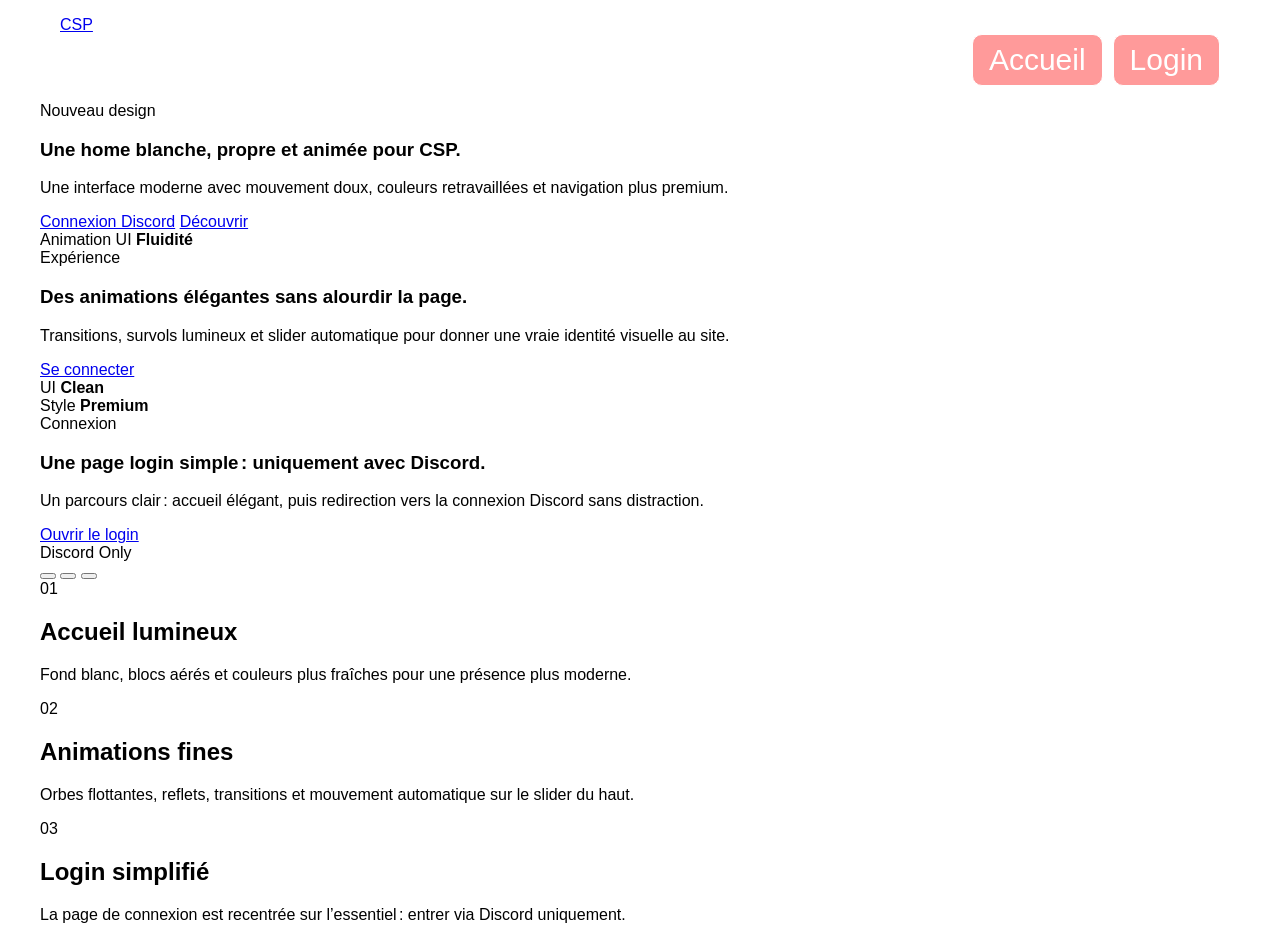
==== index.html @ 8d866c7a "Initial website import" ====
<!DOCTYPE html>
<html lang="fr">
<head>
  <meta charset="UTF-8" />
  <meta name="viewport" content="width=device-width, initial-scale=1.0" />
  <title>CSP</title>
  <link rel="stylesheet" href="style.css" />
</head>
<body class="home-page">
  <div class="page-shell">
    <header class="site-header">
      <a class="brand" href="./">CSP</a>
      <nav class="header-nav">
        <a class="nav-link active" href="./">Accueil</a>
        <a class="nav-link nav-link-accent" href="login/">Login</a>
      </nav>
    </header>

    <main>
      <section class="hero-slider">
        <div class="slider-track" id="sliderTrack">
          <article class="slide is-active">
            <div class="slide-copy">
              <span class="eyebrow">Nouveau design</span>
              <h1>Une home blanche, propre et animée pour CSP.</h1>
              <p>Une interface moderne avec mouvement doux, couleurs retravaillées et navigation plus premium.</p>
              <div class="hero-actions">
                <a class="primary-btn" href="login/">Connexion Discord</a>
                <a class="ghost-btn" href="#features">Découvrir</a>
              </div>
            </div>
            <div class="slide-visual visual-one">
              <div class="glass-orb orb-a"></div>
              <div class="glass-orb orb-b"></div>
              <div class="glass-card">
                <span>Animation UI</span>
                <strong>Fluidité</strong>
              </div>
            </div>
          </article>

          <article class="slide">
            <div class="slide-copy">
              <span class="eyebrow">Expérience</span>
              <h1>Des animations élégantes sans alourdir la page.</h1>
              <p>Transitions, survols lumineux et slider automatique pour donner une vraie identité visuelle au site.</p>
              <div class="hero-actions">
                <a class="primary-btn" href="login/">Se connecter</a>
              </div>
            </div>
            <div class="slide-visual visual-two">
              <div class="stats-card card-top">
                <span>UI</span>
                <strong>Clean</strong>
              </div>
              <div class="stats-card card-bottom">
                <span>Style</span>
                <strong>Premium</strong>
              </div>
            </div>
          </article>

          <article class="slide">
            <div class="slide-copy">
              <span class="eyebrow">Connexion</span>
              <h1>Une page login simple : uniquement avec Discord.</h1>
              <p>Un parcours clair : accueil élégant, puis redirection vers la connexion Discord sans distraction.</p>
              <div class="hero-actions">
                <a class="primary-btn" href="login/">Ouvrir le login</a>
              </div>
            </div>
            <div class="slide-visual visual-three">
              <div class="ring ring-one"></div>
              <div class="ring ring-two"></div>
              <div class="center-chip">Discord Only</div>
            </div>
          </article>
        </div>

        <div class="slider-dots" aria-label="Navigation du slider">
          <button class="slider-dot is-active" type="button" data-slide="0" aria-label="Slide 1"></button>
          <button class="slider-dot" type="button" data-slide="1" aria-label="Slide 2"></button>
          <button class="slider-dot" type="button" data-slide="2" aria-label="Slide 3"></button>
        </div>
      </section>

      <section class="feature-grid" id="features">
        <article class="feature-card reveal-card">
          <span class="feature-badge">01</span>
          <h2>Accueil lumineux</h2>
          <p>Fond blanc, blocs aérés et couleurs plus fraîches pour une présence plus moderne.</p>
        </article>

        <article class="feature-card reveal-card delay-1">
          <span class="feature-badge">02</span>
          <h2>Animations fines</h2>
          <p>Orbes flottantes, reflets, transitions et mouvement automatique sur le slider du haut.</p>
        </article>

        <article class="feature-card reveal-card delay-2">
          <span class="feature-badge">03</span>
          <h2>Login simplifié</h2>
          <p>La page de connexion est recentrée sur l’essentiel : entrer via Discord uniquement.</p>
        </article>
      </section>
    </main>
  </div>

  <script>
    const slides = document.querySelectorAll('.slide');
    const dots = document.querySelectorAll('.slider-dot');
    let currentSlide = 0;

    function showSlide(index) {
      slides.forEach((slide, slideIndex) => {
        slide.classList.toggle('is-active', slideIndex === index);
      });

      dots.forEach((dot, dotIndex) => {
        dot.classList.toggle('is-active', dotIndex === index);
      });

      currentSlide = index;
    }

    dots.forEach((dot) => {
      dot.addEventListener('click', () => {
        showSlide(Number(dot.dataset.slide));
      });
    });

    setInterval(() => {
      const nextSlide = (currentSlide + 1) % slides.length;
      showSlide(nextSlide);
    }, 4200);
  </script>
</body>
</html>
---- style.css ----
* {
	box-sizing: border-box;
}

body {
	margin: 0;
	font-family: Arial, sans-serif;
	background: #ffffff;
}

.page-shell {
	width: min(100%, 1200px);
	margin: 0 auto;
}

.site-header {
	padding: 16px 20px;
}

.header-nav {
	display: flex;
	justify-content: flex-end;
	gap: 10px;
}

.nav-link {
	display: inline-block;
	padding: 8px 16px;
	border-radius: 10px;
	border: 1px solid #ffffff;
	background: #6ed1ff;
	color: #ffffff;
	text-decoration: none;
	font-size: 30px;
	font-weight: 00;
}

.nav-link:hover,
.nav-link.active,
.nav-link.nav-link-accent {
	background: #ff9a9a;
	color: #ffffff;
	border-color: #ffffff;
}

.login-box-wrap {
	display: flex;
	justify-content: center;
	padding: 40px 20px;
}

.login-box {
	display: flex;
	align-items: center;
	gap: 14px;
	padding: 14px 16px;
	border-radius: 14px;
	background: #2563eb;
}

.discord-auth-btn {
	display: inline-block;
	padding: 10px 14px;
	border-radius: 10px;
	background: #ffffff;
	color: #2563eb;
	text-decoration: none;
	font-size: 14px;
	font-weight: 700;
}

.login-box-image {
	display: flex;
	align-items: center;
	justify-content: center;
	width: 58px;
	height: 58px;
	padding: 8px;
	border: 2px solid #ffffff;
	border-radius: 12px;
	background: transparent;
	overflow: hidden;
}

.login-box-image img {
	width: 100%;
	height: 100%;
	object-fit: contain;
	display: block;
}
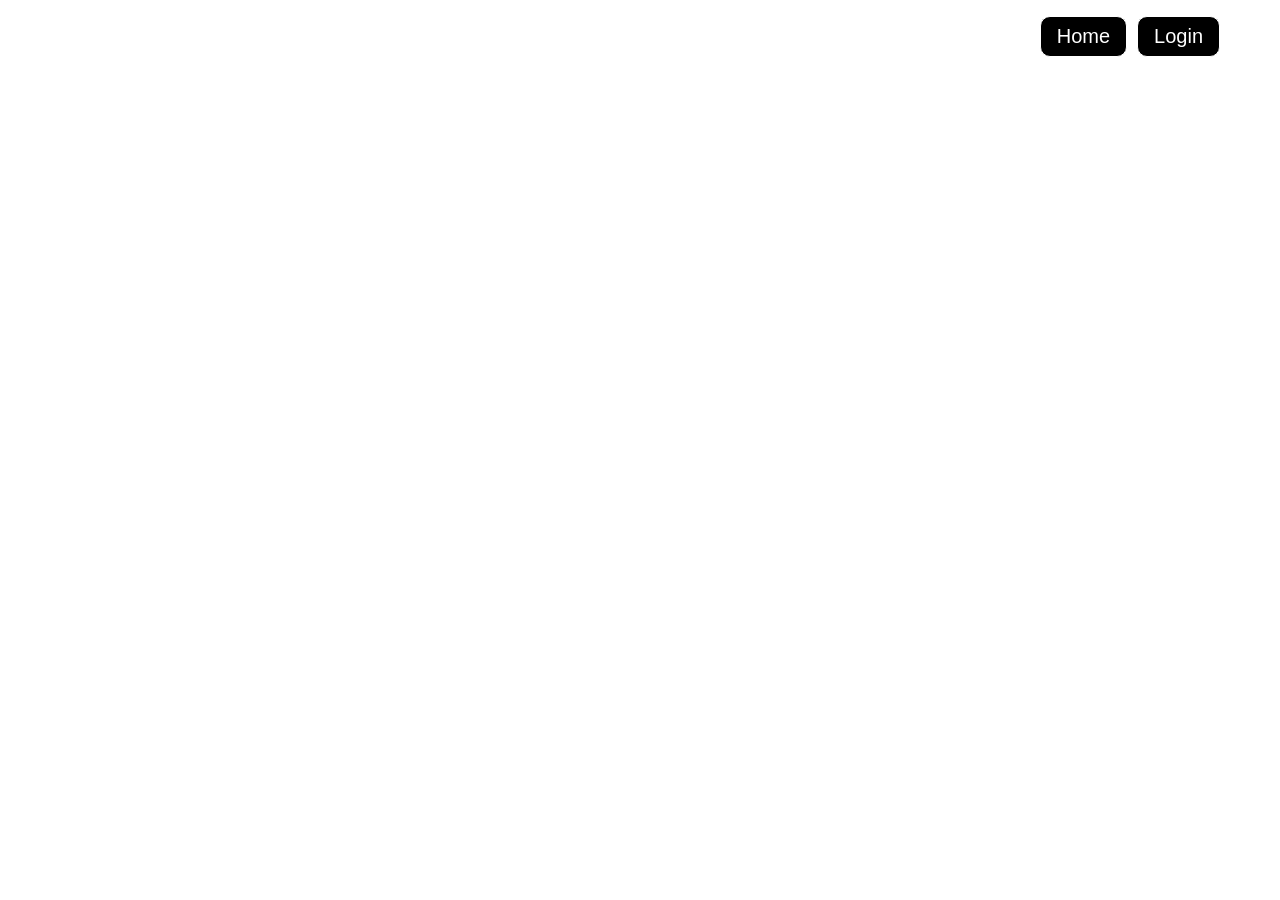
==== commit 0a70ed79: "Update website files" ====
--- a/index.html
+++ b/index.html
@@ -3,136 +3,13 @@
 <head>
   <meta charset="UTF-8" />
   <meta name="viewport" content="width=device-width, initial-scale=1.0" />
-  <title>CSP</title>
   <link rel="stylesheet" href="style.css" />
 </head>
 <body class="home-page">
   <div class="page-shell">
     <header class="site-header">
-      <a class="brand" href="./">CSP</a>
       <nav class="header-nav">
-        <a class="nav-link active" href="./">Accueil</a>
+        <a class="nav-link active" href="./">Home</a>
         <a class="nav-link nav-link-accent" href="login/">Login</a>
       </nav>
-    </header>
-
-    <main>
-      <section class="hero-slider">
-        <div class="slider-track" id="sliderTrack">
-          <article class="slide is-active">
-            <div class="slide-copy">
-              <span class="eyebrow">Nouveau design</span>
-              <h1>Une home blanche, propre et animée pour CSP.</h1>
-              <p>Une interface moderne avec mouvement doux, couleurs retravaillées et navigation plus premium.</p>
-              <div class="hero-actions">
-                <a class="primary-btn" href="login/">Connexion Discord</a>
-                <a class="ghost-btn" href="#features">Découvrir</a>
-              </div>
-            </div>
-            <div class="slide-visual visual-one">
-              <div class="glass-orb orb-a"></div>
-              <div class="glass-orb orb-b"></div>
-              <div class="glass-card">
-                <span>Animation UI</span>
-                <strong>Fluidité</strong>
-              </div>
-            </div>
-          </article>
-
-          <article class="slide">
-            <div class="slide-copy">
-              <span class="eyebrow">Expérience</span>
-              <h1>Des animations élégantes sans alourdir la page.</h1>
-              <p>Transitions, survols lumineux et slider automatique pour donner une vraie identité visuelle au site.</p>
-              <div class="hero-actions">
-                <a class="primary-btn" href="login/">Se connecter</a>
-              </div>
-            </div>
-            <div class="slide-visual visual-two">
-              <div class="stats-card card-top">
-                <span>UI</span>
-                <strong>Clean</strong>
-              </div>
-              <div class="stats-card card-bottom">
-                <span>Style</span>
-                <strong>Premium</strong>
-              </div>
-            </div>
-          </article>
-
-          <article class="slide">
-            <div class="slide-copy">
-              <span class="eyebrow">Connexion</span>
-              <h1>Une page login simple : uniquement avec Discord.</h1>
-              <p>Un parcours clair : accueil élégant, puis redirection vers la connexion Discord sans distraction.</p>
-              <div class="hero-actions">
-                <a class="primary-btn" href="login/">Ouvrir le login</a>
-              </div>
-            </div>
-            <div class="slide-visual visual-three">
-              <div class="ring ring-one"></div>
-              <div class="ring ring-two"></div>
-              <div class="center-chip">Discord Only</div>
-            </div>
-          </article>
-        </div>
-
-        <div class="slider-dots" aria-label="Navigation du slider">
-          <button class="slider-dot is-active" type="button" data-slide="0" aria-label="Slide 1"></button>
-          <button class="slider-dot" type="button" data-slide="1" aria-label="Slide 2"></button>
-          <button class="slider-dot" type="button" data-slide="2" aria-label="Slide 3"></button>
-        </div>
-      </section>
-
-      <section class="feature-grid" id="features">
-        <article class="feature-card reveal-card">
-          <span class="feature-badge">01</span>
-          <h2>Accueil lumineux</h2>
-          <p>Fond blanc, blocs aérés et couleurs plus fraîches pour une présence plus moderne.</p>
-        </article>
-
-        <article class="feature-card reveal-card delay-1">
-          <span class="feature-badge">02</span>
-          <h2>Animations fines</h2>
-          <p>Orbes flottantes, reflets, transitions et mouvement automatique sur le slider du haut.</p>
-        </article>
-
-        <article class="feature-card reveal-card delay-2">
-          <span class="feature-badge">03</span>
-          <h2>Login simplifié</h2>
-          <p>La page de connexion est recentrée sur l’essentiel : entrer via Discord uniquement.</p>
-        </article>
-      </section>
-    </main>
-  </div>
-
-  <script>
-    const slides = document.querySelectorAll('.slide');
-    const dots = document.querySelectorAll('.slider-dot');
-    let currentSlide = 0;
-
-    function showSlide(index) {
-      slides.forEach((slide, slideIndex) => {
-        slide.classList.toggle('is-active', slideIndex === index);
-      });
-
-      dots.forEach((dot, dotIndex) => {
-        dot.classList.toggle('is-active', dotIndex === index);
-      });
-
-      currentSlide = index;
-    }
-
-    dots.forEach((dot) => {
-      dot.addEventListener('click', () => {
-        showSlide(Number(dot.dataset.slide));
-      });
-    });
-
-    setInterval(() => {
-      const nextSlide = (currentSlide + 1) % slides.length;
-      showSlide(nextSlide);
-    }, 4200);
-  </script>
-</body>
-</html>
+    </header>
--- a/style.css
+++ b/style.css
@@ -28,17 +28,17 @@
 	padding: 8px 16px;
 	border-radius: 10px;
 	border: 1px solid #ffffff;
-	background: #6ed1ff;
+	background: #000000;
 	color: #ffffff;
 	text-decoration: none;
-	font-size: 30px;
+	font-size: 20px;
 	font-weight: 00;
 }
 
 .nav-link:hover,
 .nav-link.active,
 .nav-link.nav-link-accent {
-	background: #ff9a9a;
+	background: #000000;
 	color: #ffffff;
 	border-color: #ffffff;
 }
@@ -46,45 +46,19 @@
 .login-box-wrap {
 	display: flex;
 	justify-content: center;
-	padding: 40px 20px;
+	padding: 20px 20px;
 }
 
-.login-box {
-	display: flex;
-	align-items: center;
-	gap: 14px;
-	padding: 14px 16px;
-	border-radius: 14px;
-	background: #2563eb;
-}
+
 
 .discord-auth-btn {
 	display: inline-block;
-	padding: 10px 14px;
-	border-radius: 10px;
+	padding: 20px 20px;
+	border-radius: 30px;
 	background: #ffffff;
 	color: #2563eb;
+    border: 1px solid black;
 	text-decoration: none;
-	font-size: 14px;
+	font-size: 30px;
 	font-weight: 700;
-}
-
-.login-box-image {
-	display: flex;
-	align-items: center;
-	justify-content: center;
-	width: 58px;
-	height: 58px;
-	padding: 8px;
-	border: 2px solid #ffffff;
-	border-radius: 12px;
-	background: transparent;
-	overflow: hidden;
-}
-
-.login-box-image img {
-	width: 100%;
-	height: 100%;
-	object-fit: contain;
-	display: block;
-}
+}
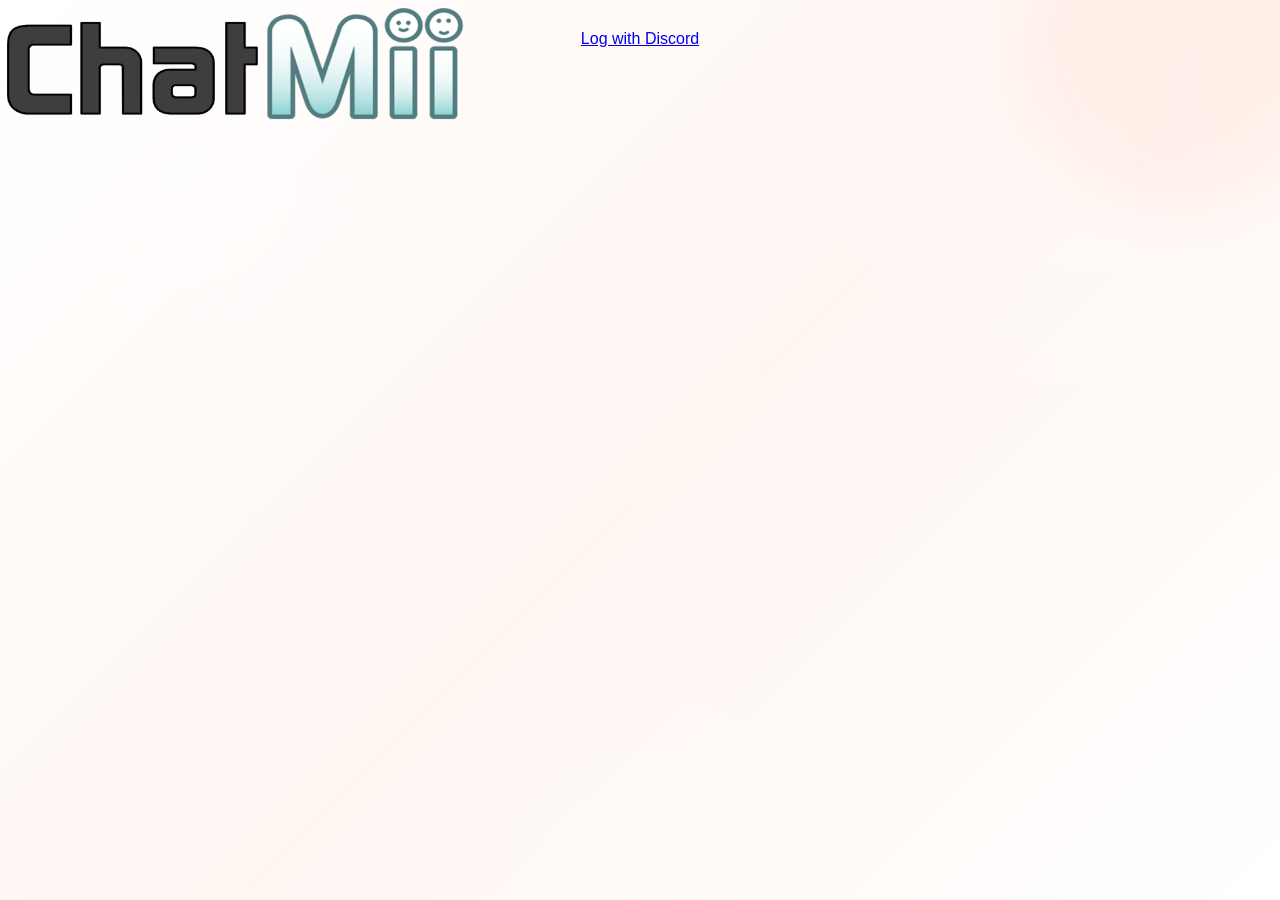
==== commit b1320fbb: "idk" ====
--- a/index.html
+++ b/index.html
@@ -3,13 +3,66 @@
 <head>
   <meta charset="UTF-8" />
   <meta name="viewport" content="width=device-width, initial-scale=1.0" />
+  <title>ChatMii</title>
   <link rel="stylesheet" href="style.css" />
-</head>
+ </head>
 <body class="home-page">
   <div class="page-shell">
     <header class="site-header">
-      <nav class="header-nav">
-        <a class="nav-link active" href="./">Home</a>
-        <a class="nav-link nav-link-accent" href="login/">Login</a>
-      </nav>
-    </header>+      <a class="brand-mark" href="./" aria-label="ChatMii home">
+        <img src="ChatMii.png" alt="ChatMii logo" />
+      </a>
+
+      <div id="auth-widget" class="auth-widget" hidden>
+        <button id="auth-trigger" class="auth-trigger" type="button" aria-expanded="false" aria-controls="auth-menu">
+          <img id="auth-avatar" class="auth-avatar" src="https://cdn.discordapp.com/embed/avatars/0.png" alt="Profile picture" />
+          <span class="auth-name">Connected User</span>
+        </button>
+        <div id="auth-menu" class="auth-menu">
+          <a class="auth-item" href="#">Settings</a>
+          <a class="auth-item" href="#">Profile</a>
+          <a class="auth-item auth-logout" href="#">Log Out</a>
+        </div>
+      </div>
+    </header>
+
+    <main class="home-main">
+      <section class="home-hero">
+        <div class="hero-actions">
+          <a class="primary-btn" href="https://discord.com/oauth2/authorize?client_id=1479783523651944580&response_type=code&redirect_uri=https%3A%2F%2Flumn0.github.io%2FChatMii-Website%2Flogin%2FdiscordCallBack.html&scope=email+identify+rpc">Log with Discord</a>
+        </div>
+      </section>
+    </main>
+  </div>
+
+  <script>
+    const authWidget = document.getElementById("auth-widget");
+    const authTrigger = document.getElementById("auth-trigger");
+    const authMenu = document.getElementById("auth-menu");
+    const logoutLink = document.querySelector(".auth-logout");
+    const isConnected = localStorage.getItem("chatmii_connected") === "true";
+
+    if (isConnected) {
+      authWidget.hidden = false;
+    }
+
+    authTrigger.addEventListener("click", () => {
+      const opened = authMenu.classList.toggle("open");
+      authTrigger.setAttribute("aria-expanded", opened ? "true" : "false");
+    });
+
+    document.addEventListener("click", (event) => {
+      if (!authWidget.contains(event.target)) {
+        authMenu.classList.remove("open");
+        authTrigger.setAttribute("aria-expanded", "false");
+      }
+    });
+
+    logoutLink.addEventListener("click", (event) => {
+      event.preventDefault();
+      localStorage.removeItem("chatmii_connected");
+      window.location.reload();
+    });
+  </script>
+</body>
+</html>
--- a/style.css
+++ b/style.css
@@ -4,61 +4,80 @@
 
 body {
 	margin: 0;
-	font-family: Arial, sans-serif;
-	background: #ffffff;
+	min-height: 100vh;
+	font-family: "Segoe UI", Arial, sans-serif;
+	background:
+		radial-gradient(circle at 15% 20%, rgba(255, 255, 255, 0.18), transparent 26%),
+		radial-gradient(circle at 85% 15%, rgba(255, 255, 255, 0.26), transparent 24%),
+		radial-gradient(circle at 50% 100%, rgba(255, 255, 255, 0.12), transparent 34%),
+		linear-gradient(135deg, #ffffff 0%, #fff6f2 52%, #ffffff 100%);
+}
+
+body::before,
+body::after {
+	content: "";
+	position: fixed;
+	border-radius: 999px;
+	pointer-events: none;
+	filter: blur(32px);
+	z-index: 0;
+	opacity: 0.45;
+	animation: blob-float 16s ease-in-out infinite;
+}
+
+body::before {
+	width: 320px;
+	height: 320px;
+	top: -110px;
+	right: -60px;
+	background: rgba(255, 107, 61, 0.14);
+}
+
+body::after {
+	width: 260px;
+	height: 260px;
+	left: -80px;
+	bottom: -70px;
+	background: rgba(255, 255, 255, 0.2);
+	animation-delay: -8s;
 }
 
 .page-shell {
-	width: min(100%, 1200px);
+	position: relative;
+	z-index: 1;
+	width: min(100%, 1180px);
 	margin: 0 auto;
+	padding: 22px 28px 40px;
 }
 
 .site-header {
-	padding: 16px 20px;
+	position: fixed;
+	top: -180px;
+	left: 0px;
+	z-index: 10;
 }
 
-.header-nav {
-	display: flex;
-	justify-content: flex-end;
-	gap: 10px;
+.brand-mark {
+	display: block;
+	width: 500px;
+	height: 500px;
 }
 
-.nav-link {
-	display: inline-block;
-	padding: 8px 16px;
-	border-radius: 10px;
-	border: 1px solid #ffffff;
-	background: #000000;
-	color: #ffffff;
-	text-decoration: none;
-	font-size: 20px;
-	font-weight: 00;
-}
-
-.nav-link:hover,
-.nav-link.active,
-.nav-link.nav-link-accent {
-	background: #000000;
-	color: #ffffff;
-	border-color: #ffffff;
-}
-
-.login-box-wrap {
-	display: flex;
-	justify-content: center;
-	padding: 20px 20px;
+.brand-mark img {
+	display: block;
+	width: 100%;
+	height: 100%;
+	object-fit: contain;
 }
 
 
 
-.discord-auth-btn {
-	display: inline-block;
-	padding: 20px 20px;
-	border-radius: 30px;
-	background: #ffffff;
-	color: #2563eb;
-    border: 1px solid black;
-	text-decoration: none;
-	font-size: 30px;
-	font-weight: 700;
-}+.hero-actions,
+.login-actions {
+	margin-top: 8px;
+	display: flex;
+	justify-content: center;
+	gap: 14px;
+	flex-wrap: wrap;
+}
+
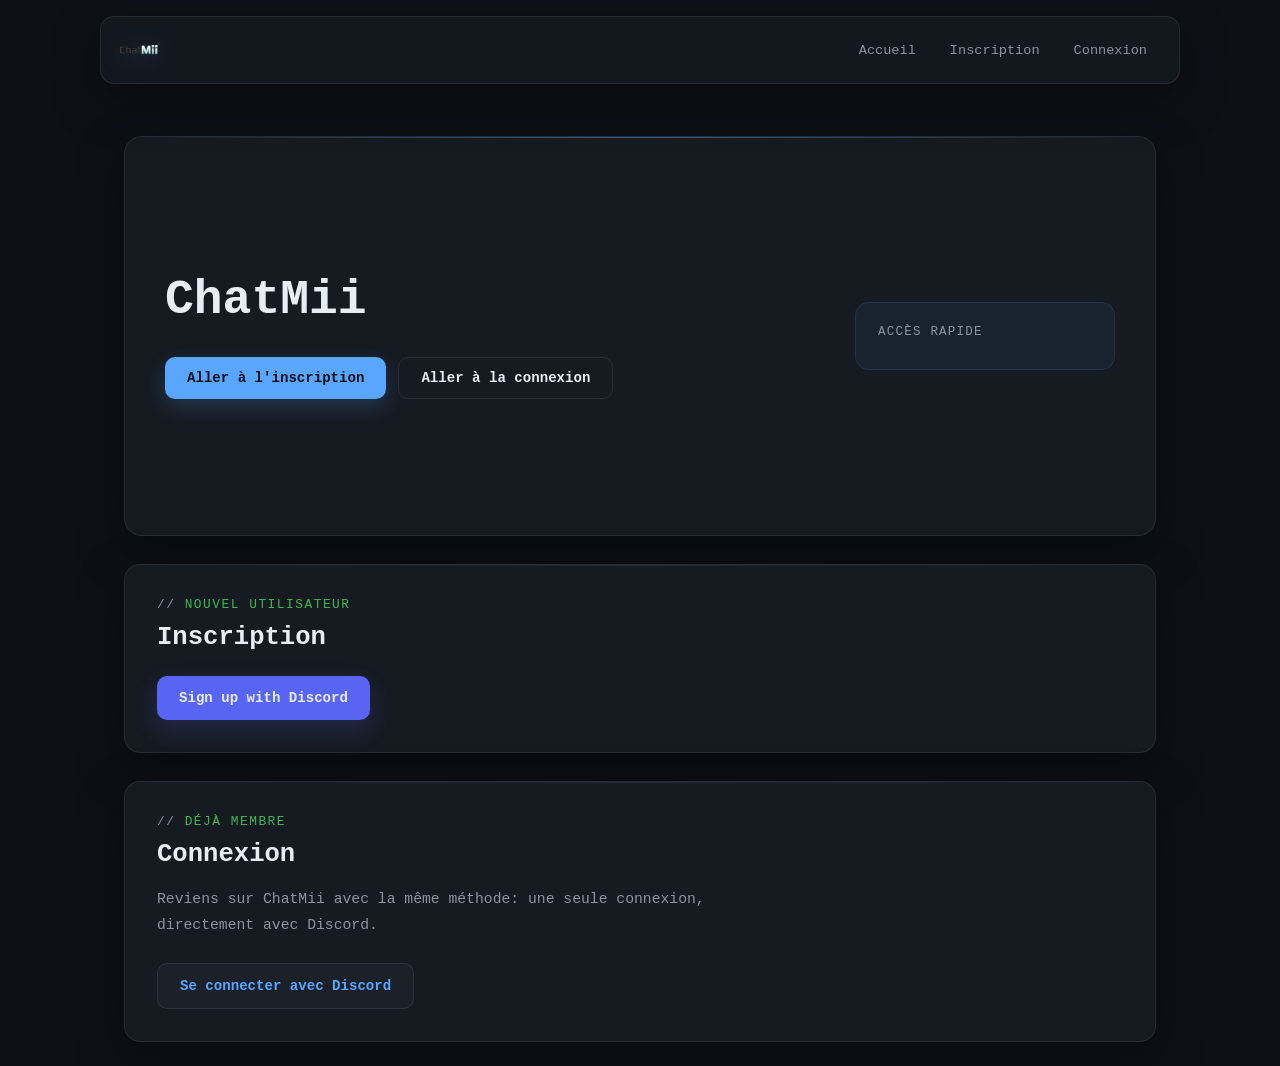
==== commit 6c6cd2c1: "test" ====
--- a/index.html
+++ b/index.html
@@ -9,60 +9,64 @@
 <body class="home-page">
   <div class="page-shell">
     <header class="site-header">
-      <a class="brand-mark" href="./" aria-label="ChatMii home">
+      <a class="brand-mark" href="#home" aria-label="ChatMii home">
         <img src="ChatMii.png" alt="ChatMii logo" />
       </a>
 
-      <div id="auth-widget" class="auth-widget" hidden>
-        <button id="auth-trigger" class="auth-trigger" type="button" aria-expanded="false" aria-controls="auth-menu">
-          <img id="auth-avatar" class="auth-avatar" src="https://cdn.discordapp.com/embed/avatars/0.png" alt="Profile picture" />
-          <span class="auth-name">Connected User</span>
-        </button>
-        <div id="auth-menu" class="auth-menu">
-          <a class="auth-item" href="#">Settings</a>
-          <a class="auth-item" href="#">Profile</a>
-          <a class="auth-item auth-logout" href="#">Log Out</a>
-        </div>
-      </div>
+      <nav class="site-nav" aria-label="Main navigation">
+        <a href="#home">Accueil</a>
+        <a href="#signup">Inscription</a>
+        <a href="#login">Connexion</a>
+      </nav>
     </header>
 
     <main class="home-main">
-      <section class="home-hero">
-        <div class="hero-actions">
-          <a class="primary-btn" href="https://discord.com/oauth2/authorize?client_id=1479783523651944580&response_type=code&redirect_uri=https%3A%2F%2Flumn0.github.io%2FChatMii-Website%2Flogin%2FdiscordCallBack.html&scope=email+identify+rpc">Log with Discord</a>
+      <section class="home-hero" id="home">
+        <div class="hero-copy">
+          <h1>ChatMii</h1>
+          <p class="hero-text">
+          </p>
+          <div class="hero-actions">
+            <a class="primary-btn" href="#signup">Aller à l'inscription</a>
+            <a class="secondary-btn" href="#login">Aller à la connexion</a>
+          </div>
         </div>
+        <div class="hero-panel">
+          <p>Accès rapide</p>
+          <strong></strong>
+        </div>
+      </section>
+
+      <section class="card-section" id="signup">
+        <div class="section-heading">
+          <p class="eyebrow">Nouvel utilisateur</p>
+          <h2>Inscription</h2>
+        </div>
+
+        <p class="section-text">
+        </p>
+
+        <a class="discord-btn" href="https://discord.com/oauth2/authorize?client_id=1479783523651944580&response_type=code&redirect_uri=https%3A%2F%2Flumn0.github.io%2FChatMii-Website%2Flogin%2FdiscordCallBack.html&scope=activities.write+guilds.join+identify+rpc.activities.write+activities.read+presences.read">
+          Sign up with Discord
+        </a>
+      </section>
+
+      <section class="card-section" id="login">
+        <div class="section-heading">
+          <p class="eyebrow">Déjà membre</p>
+          <h2>Connexion</h2>
+        </div>
+
+        <p class="section-text">
+          Reviens sur ChatMii avec la même méthode: une seule connexion,
+          directement avec Discord.
+        </p>
+
+        <a class="discord-btn discord-btn-alt" href="https://discord.com/oauth2/authorize?client_id=1479783523651944580&response_type=code&redirect_uri=https%3A%2F%2Flumn0.github.io%2FChatMii-Website%2Flogin%2FdiscordCallBack.html&scope=activities.write+guilds.join+identify+rpc.activities.write+activities.read+presences.read">
+          Se connecter avec Discord
+        </a>
       </section>
     </main>
   </div>
-
-  <script>
-    const authWidget = document.getElementById("auth-widget");
-    const authTrigger = document.getElementById("auth-trigger");
-    const authMenu = document.getElementById("auth-menu");
-    const logoutLink = document.querySelector(".auth-logout");
-    const isConnected = localStorage.getItem("chatmii_connected") === "true";
-
-    if (isConnected) {
-      authWidget.hidden = false;
-    }
-
-    authTrigger.addEventListener("click", () => {
-      const opened = authMenu.classList.toggle("open");
-      authTrigger.setAttribute("aria-expanded", opened ? "true" : "false");
-    });
-
-    document.addEventListener("click", (event) => {
-      if (!authWidget.contains(event.target)) {
-        authMenu.classList.remove("open");
-        authTrigger.setAttribute("aria-expanded", "false");
-      }
-    });
-
-    logoutLink.addEventListener("click", (event) => {
-      event.preventDefault();
-      localStorage.removeItem("chatmii_connected");
-      window.location.reload();
-    });
-  </script>
 </body>
 </html>
--- a/style.css
+++ b/style.css
@@ -1,83 +1,395 @@
 * {
 	box-sizing: border-box;
+}
+
+:root {
+	--bg: #0d1117;
+	--surface: #161b22;
+	--surface-2: #1c2129;
+	--border: rgba(255, 255, 255, 0.08);
+	--accent: #58a6ff;
+	--accent-dim: rgba(88, 166, 255, 0.15);
+	--green: #3fb950;
+	--purple: #bc8cff;
+	--white: #e6edf3;
+	--muted: #8b949e;
+	--shadow: 0 16px 48px rgba(0, 0, 0, 0.4);
+	--radius: 16px;
+	--mono: "Cascadia Code", "Fira Code", "JetBrains Mono", "Consolas", monospace;
+}
+
+html {
+	scroll-behavior: smooth;
 }
 
 body {
 	margin: 0;
 	min-height: 100vh;
-	font-family: "Segoe UI", Arial, sans-serif;
-	background:
-		radial-gradient(circle at 15% 20%, rgba(255, 255, 255, 0.18), transparent 26%),
-		radial-gradient(circle at 85% 15%, rgba(255, 255, 255, 0.26), transparent 24%),
-		radial-gradient(circle at 50% 100%, rgba(255, 255, 255, 0.12), transparent 34%),
-		linear-gradient(135deg, #ffffff 0%, #fff6f2 52%, #ffffff 100%);
-}
-
-body::before,
-body::after {
-	content: "";
-	position: fixed;
-	border-radius: 999px;
-	pointer-events: none;
-	filter: blur(32px);
-	z-index: 0;
-	opacity: 0.45;
-	animation: blob-float 16s ease-in-out infinite;
-}
-
-body::before {
-	width: 320px;
-	height: 320px;
-	top: -110px;
-	right: -60px;
-	background: rgba(255, 107, 61, 0.14);
-}
-
-body::after {
-	width: 260px;
-	height: 260px;
-	left: -80px;
-	bottom: -70px;
-	background: rgba(255, 255, 255, 0.2);
-	animation-delay: -8s;
+	padding-top: 112px;
+	font-family: var(--mono);
+	color: var(--white);
+	background: var(--bg);
+	animation: page-enter 0.9s ease;
+}
+
+a {
+	-webkit-tap-highlight-color: transparent;
+}
+
+::selection {
+	background: var(--accent-dim);
+	color: var(--white);
 }
 
 .page-shell {
-	position: relative;
-	z-index: 1;
-	width: min(100%, 1180px);
+	width: min(100%, 1080px);
 	margin: 0 auto;
-	padding: 22px 28px 40px;
+	padding: 24px;
 }
 
 .site-header {
 	position: fixed;
-	top: -180px;
-	left: 0px;
-	z-index: 10;
+	top: 16px;
+	left: 50%;
+	transform: translateX(-50%);
+	width: min(calc(100% - 32px), 1080px);
+	display: flex;
+	align-items: center;
+	justify-content: space-between;
+	gap: 20px;
+	padding: 12px 18px;
+	background: rgba(22, 27, 34, 0.85);
+	backdrop-filter: blur(16px);
+	border: 1px solid var(--border);
+	border-radius: 14px;
+	box-shadow: var(--shadow);
+	z-index: 20;
+	animation: header-slide 0.8s ease;
 }
 
 .brand-mark {
-	display: block;
-	width: 500px;
-	height: 500px;
+	display: inline-flex;
+	align-items: center;
+	text-decoration: none;
 }
 
 .brand-mark img {
-	display: block;
+	width: 42px;
+	height: 42px;
+	object-fit: contain;
+	filter: drop-shadow(0 4px 12px rgba(88, 166, 255, 0.2));
+}
+
+.site-nav {
+	display: flex;
+	gap: 6px;
+	flex-wrap: wrap;
+}
+
+.site-nav a {
+	padding: 8px 14px;
+	border-radius: 8px;
+	text-decoration: none;
+	font-size: 0.85rem;
+	font-weight: 500;
+	color: var(--muted);
+	transition: background 160ms ease, color 160ms ease;
+}
+
+.site-nav a:hover {
+	background: var(--accent-dim);
+	color: var(--accent);
+}
+
+.home-main {
+	display: grid;
+	gap: 28px;
+}
+
+.home-hero {
+	position: relative;
 	width: 100%;
-	height: 100%;
-	object-fit: contain;
-}
-
-
-
-.hero-actions,
-.login-actions {
-	margin-top: 8px;
+	min-height: 400px;
+	padding: 52px 40px;
+	border-radius: 18px;
+	color: var(--white);
+	background: var(--surface);
+	border: 1px solid var(--border);
+	box-shadow: var(--shadow);
+	display: grid;
+	grid-template-columns: minmax(0, 1fr) 260px;
+	align-items: center;
+	gap: 24px;
+	overflow: hidden;
+	animation: block-rise 0.9s ease;
+}
+
+.home-hero::before {
+	content: "";
+	position: absolute;
+	top: 0;
+	left: 0;
+	right: 0;
+	height: 1px;
+	background: linear-gradient(90deg, transparent, var(--accent), transparent);
+	opacity: 0.5;
+}
+
+.hero-copy {
+	max-width: 560px;
+}
+
+.eyebrow {
+	margin: 0 0 12px;
+	font-size: 0.8rem;
+	font-weight: 500;
+	text-transform: uppercase;
+	letter-spacing: 0.12em;
+	color: var(--green);
+}
+
+.eyebrow::before {
+	content: "// ";
+	color: var(--muted);
+}
+
+.home-hero h1 {
+	margin: 0;
+	font-size: clamp(2rem, 4vw, 3rem);
+	font-weight: 700;
+	line-height: 1.15;
+	color: var(--white);
+}
+
+.section-heading h2 {
+	margin: 0;
+	line-height: 1.1;
+}
+
+.hero-text {
+	margin: 18px 0 0;
+	font-size: 0.95rem;
+	line-height: 1.75;
+	color: var(--muted);
+}
+
+.hero-panel {
+	padding: 22px;
+	background: rgba(88, 166, 255, 0.06);
+	border: 1px solid rgba(88, 166, 255, 0.12);
+	border-radius: 14px;
+	text-align: left;
+	animation: float-soft 3.5s ease-in-out infinite;
+}
+
+.hero-panel p {
+	margin: 0 0 8px;
+	font-size: 0.78rem;
+	text-transform: uppercase;
+	letter-spacing: 0.1em;
+	color: var(--muted);
+}
+
+.hero-panel strong {
+	font-size: 1rem;
+	line-height: 1.6;
+	color: var(--accent);
+	font-weight: 600;
+}
+
+.hero-actions {
+	margin-top: 28px;
 	display: flex;
+	gap: 12px;
+	flex-wrap: wrap;
+}
+
+.primary-btn,
+.secondary-btn,
+.discord-btn {
+	display: inline-flex;
+	align-items: center;
 	justify-content: center;
-	gap: 14px;
-	flex-wrap: wrap;
-}
-
+	padding: 12px 22px;
+	border-radius: 10px;
+	text-decoration: none;
+	font-family: var(--mono);
+	font-size: 0.88rem;
+	font-weight: 600;
+	transition: transform 140ms ease, box-shadow 140ms ease, background 140ms ease;
+}
+
+.primary-btn {
+	border: none;
+	color: var(--bg);
+	background: var(--accent);
+	box-shadow: 0 8px 20px rgba(88, 166, 255, 0.2);
+	cursor: pointer;
+}
+
+.primary-btn:hover {
+	transform: translateY(-1px);
+	box-shadow: 0 12px 28px rgba(88, 166, 255, 0.3);
+}
+
+.secondary-btn {
+	color: var(--white);
+	background: transparent;
+	border: 1px solid var(--border);
+}
+
+.secondary-btn:hover {
+	background: var(--accent-dim);
+	border-color: rgba(88, 166, 255, 0.2);
+	transform: translateY(-1px);
+}
+
+.card-section {
+	position: relative;
+	padding: 32px;
+	background: var(--surface);
+	border: 1px solid var(--border);
+	border-radius: var(--radius);
+	box-shadow: var(--shadow);
+	animation: block-rise 1s ease;
+}
+
+.card-section::before {
+	content: "";
+	position: absolute;
+	top: 0;
+	left: 24px;
+	right: 24px;
+	height: 1px;
+	background: linear-gradient(90deg, transparent, var(--border), transparent);
+}
+
+.section-heading {
+	margin-bottom: 18px;
+}
+
+.section-heading h2 {
+	font-size: 1.6rem;
+	color: var(--white);
+	font-weight: 700;
+}
+
+.section-text {
+	max-width: 620px;
+	margin: 0 0 24px;
+	font-size: 0.92rem;
+	line-height: 1.75;
+	color: var(--muted);
+}
+
+.discord-btn {
+	padding: 14px 22px;
+	border-radius: 10px;
+	color: var(--white);
+	background: #5865f2;
+	box-shadow: 0 10px 24px rgba(88, 101, 242, 0.2);
+}
+
+.discord-btn:hover {
+	transform: translateY(-2px);
+	background: #4956dd;
+	box-shadow: 0 14px 30px rgba(88, 101, 242, 0.28);
+}
+
+.discord-btn-alt {
+	background: var(--surface-2);
+	border: 1px solid var(--border);
+	box-shadow: none;
+	color: var(--accent);
+}
+
+.discord-btn-alt:hover {
+	background: var(--accent-dim);
+	border-color: rgba(88, 166, 255, 0.2);
+	box-shadow: 0 10px 24px rgba(88, 166, 255, 0.12);
+}
+
+@keyframes page-enter {
+	from { opacity: 0; }
+	to { opacity: 1; }
+}
+
+@keyframes header-slide {
+	from {
+		opacity: 0;
+		transform: translateX(-50%) translateY(-16px);
+	}
+	to {
+		opacity: 1;
+		transform: translateX(-50%) translateY(0);
+	}
+}
+
+@keyframes block-rise {
+	from {
+		opacity: 0;
+		transform: translateY(20px);
+	}
+	to {
+		opacity: 1;
+		transform: translateY(0);
+	}
+}
+
+@keyframes float-soft {
+	0%, 100% { transform: translateY(0); }
+	50% { transform: translateY(-6px); }
+}
+
+@media (max-width: 760px) {
+	body {
+		padding-top: 136px;
+	}
+
+	.page-shell {
+		padding: 16px;
+	}
+
+	.site-header {
+		top: 10px;
+		width: calc(100% - 20px);
+		flex-direction: column;
+		align-items: flex-start;
+	}
+
+	.site-nav {
+		width: 100%;
+	}
+
+	.home-hero,
+	.card-section {
+		padding: 24px;
+	}
+
+	.home-hero {
+		grid-template-columns: 1fr;
+	}
+
+	.hero-actions {
+		flex-direction: column;
+		align-items: stretch;
+	}
+
+	.primary-btn,
+	.secondary-btn,
+	.discord-btn {
+		width: 100%;
+	}
+}
+
+@media (max-width: 560px) {
+	.home-hero h1,
+	.section-heading h2 {
+		font-size: 1.6rem;
+	}
+
+	.site-nav {
+		justify-content: space-between;
+		gap: 8px;
+	}
+}
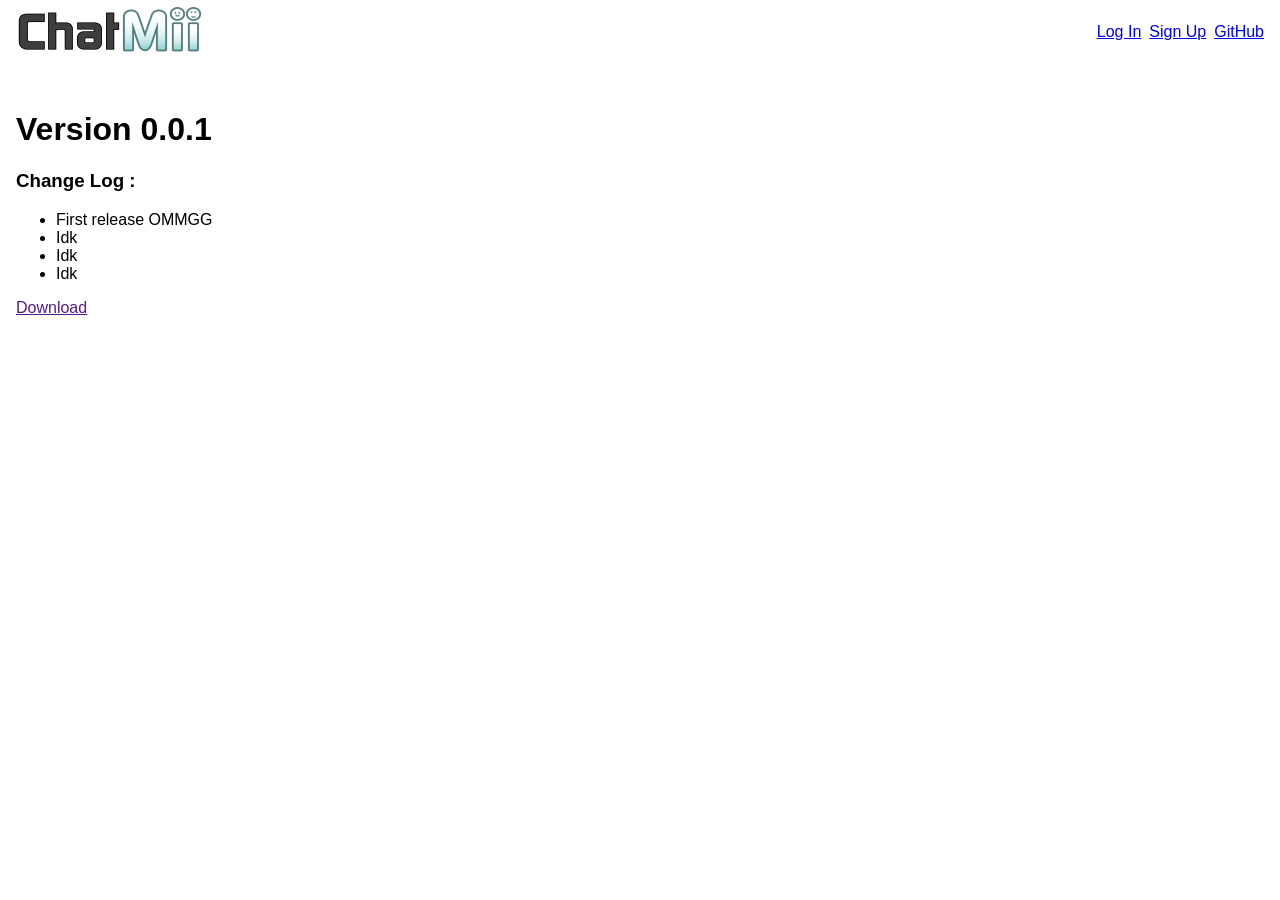
==== commit c36eded6: "Refactor index.html structure and remove unused style.css" ====
--- a/index.html
+++ b/index.html
@@ -1,72 +1,69 @@
 <!DOCTYPE html>
 <html lang="fr">
 <head>
-  <meta charset="UTF-8" />
-  <meta name="viewport" content="width=device-width, initial-scale=1.0" />
-  <title>ChatMii</title>
-  <link rel="stylesheet" href="style.css" />
- </head>
-<body class="home-page">
-  <div class="page-shell">
-    <header class="site-header">
-      <a class="brand-mark" href="#home" aria-label="ChatMii home">
-        <img src="ChatMii.png" alt="ChatMii logo" />
-      </a>
-
-      <nav class="site-nav" aria-label="Main navigation">
-        <a href="#home">Accueil</a>
-        <a href="#signup">Inscription</a>
-        <a href="#login">Connexion</a>
-      </nav>
+    <meta charset="UTF-8">
+    <meta name="viewport" content="width=device-width, initial-scale=1.0">
+    <title>ChatMii</title>
+    <style>
+        body { margin: 0; font-family: Arial, sans-serif; }
+        .header { position: fixed; top: 0; left: 0; right: 0; height: 64px; display: flex; align-items: center; padding: 0 16px; box-sizing: border-box; background: #ffffff; z-index: 1000; }
+        .logo { height: 150px; }
+        .nav { margin-left: auto; display: flex; gap: 8px; }
+        main { padding: 90px 16px 16px 16px; }
+    </style>
+</head>
+<body>
+    <header class="header">
+        <img src="ChatMii.png" alt="ChatMii" class="logo">
+        <nav class="nav">
+            <a class="Log In" id="discord-login" href="#">Log In</a>
+            <a class="Sign Up" id="discord-signup" href="#">Sign Up</a>
+            <a class="GitHub" href="https://github.com/Lumn0/ChatMii">GitHub</a>
+        </nav>
     </header>
 
-    <main class="home-main">
-      <section class="home-hero" id="home">
-        <div class="hero-copy">
-          <h1>ChatMii</h1>
-          <p class="hero-text">
-          </p>
-          <div class="hero-actions">
-            <a class="primary-btn" href="#signup">Aller à l'inscription</a>
-            <a class="secondary-btn" href="#login">Aller à la connexion</a>
-          </div>
-        </div>
-        <div class="hero-panel">
-          <p>Accès rapide</p>
-          <strong></strong>
-        </div>
-      </section>
+    <header>
+        <main>
+            <title>ChatMii</title>
+             <h1>Version 0.0.1</h1>
+             <h3>Change Log :</h3>
+                <ul>
+                    <li>First release OMMGG</li>
+                    <li>Idk</li>
+                    <li>Idk</li>
+                    <li>Idk</li>
+                </ul>
+             <a class="0.0.1" href="">Download</a>
+        </main>
+    </header>
+    <script>
+  const CLIENT_ID = "1479783523651944580";
+  const REDIRECT_URI = "https://lumn0.github.io/ChatMii-Website/login/CallBack.html"; // EXACTEMENT ce fichier
+  const SCOPE = "identify";
 
-      <section class="card-section" id="signup">
-        <div class="section-heading">
-          <p class="eyebrow">Nouvel utilisateur</p>
-          <h2>Inscription</h2>
-        </div>
+  function makeState() {
+    if (crypto.randomUUID) return crypto.randomUUID();
+    const arr = new Uint8Array(16);
+    crypto.getRandomValues(arr);
+    return Array.from(arr).map(b => b.toString(16).padStart(2, "0")).join("");
+  }
 
-        <p class="section-text">
-        </p>
+  const state = makeState();
+  localStorage.setItem("discord_oauth_state", state);
 
-        <a class="discord-btn" href="https://discord.com/oauth2/authorize?client_id=1479783523651944580&response_type=code&redirect_uri=https%3A%2F%2Flumn0.github.io%2FChatMii-Website%2Flogin%2FdiscordCallBack.html&scope=activities.write+guilds.join+identify+rpc.activities.write+activities.read+presences.read">
-          Sign up with Discord
-        </a>
-      </section>
+  const oauthUrl =
+    "https://discord.com/oauth2/authorize"
+    + "?client_id=" + encodeURIComponent(CLIENT_ID)
+    + "&response_type=code"
+    + "&redirect_uri=" + encodeURIComponent(REDIRECT_URI)
+    + "&scope=" + encodeURIComponent(SCOPE)
+    + "&state=" + encodeURIComponent(state)
+    + "&prompt=consent";
 
-      <section class="card-section" id="login">
-        <div class="section-heading">
-          <p class="eyebrow">Déjà membre</p>
-          <h2>Connexion</h2>
-        </div>
-
-        <p class="section-text">
-          Reviens sur ChatMii avec la même méthode: une seule connexion,
-          directement avec Discord.
-        </p>
-
-        <a class="discord-btn discord-btn-alt" href="https://discord.com/oauth2/authorize?client_id=1479783523651944580&response_type=code&redirect_uri=https%3A%2F%2Flumn0.github.io%2FChatMii-Website%2Flogin%2FdiscordCallBack.html&scope=activities.write+guilds.join+identify+rpc.activities.write+activities.read+presences.read">
-          Se connecter avec Discord
-        </a>
-      </section>
-    </main>
-  </div>
+  const loginBtn = document.getElementById("discord-login");
+  const signupBtn = document.getElementById("discord-signup");
+  if (loginBtn) loginBtn.href = oauthUrl;
+  if (signupBtn) signupBtn.href = oauthUrl;
+</script>
 </body>
-</html>+</html>
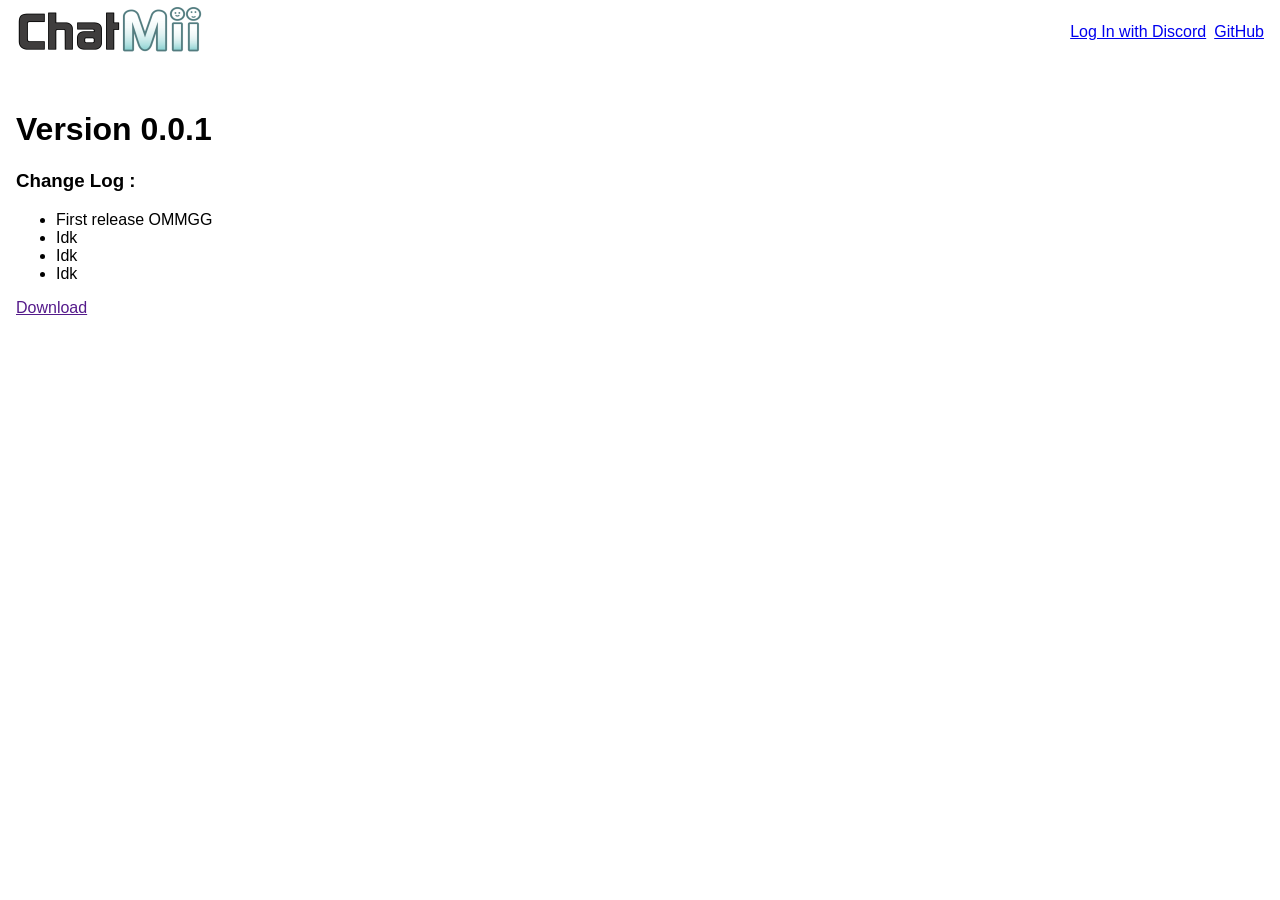
==== commit e88d4aeb: "sdjfhhsdeJIKHULF" ====
--- a/index.html
+++ b/index.html
@@ -16,8 +16,7 @@
     <header class="header">
         <img src="ChatMii.png" alt="ChatMii" class="logo">
         <nav class="nav">
-            <a class="Log In" id="discord-login" href="#">Log In</a>
-            <a class="Sign Up" id="discord-signup" href="#">Sign Up</a>
+            <a class="discord-login" id="discord-login" href="#">Log In with Discord</a>
             <a class="GitHub" href="https://github.com/Lumn0/ChatMii">GitHub</a>
         </nav>
     </header>
@@ -38,7 +37,7 @@
     </header>
     <script>
   const CLIENT_ID = "1479783523651944580";
-  const REDIRECT_URI = "https://lumn0.github.io/ChatMii-Website/login/CallBack.html"; // EXACTEMENT ce fichier
+  const REDIRECT_URI = "https://lumn0.github.io/ChatMii-Website/login/CallBack.html";
   const SCOPE = "identify";
 
   function makeState() {
@@ -51,14 +50,8 @@
   const state = makeState();
   localStorage.setItem("discord_oauth_state", state);
 
-  const oauthUrl =
-    "https://discord.com/oauth2/authorize"
-    + "?client_id=" + encodeURIComponent(CLIENT_ID)
-    + "&response_type=code"
-    + "&redirect_uri=" + encodeURIComponent(REDIRECT_URI)
-    + "&scope=" + encodeURIComponent(SCOPE)
-    + "&state=" + encodeURIComponent(state)
-    + "&prompt=consent";
+    const oauthUrl =
+        'https://discord.com/oauth2/authorize?client_id=1479783523651944580&response_type=code&redirect_uri=https%3A%2F%2Flumn0.github.io%2FChatMii-Website%2Flogin%2FCallback.html&scope=identify'
 
   const loginBtn = document.getElementById("discord-login");
   const signupBtn = document.getElementById("discord-signup");
